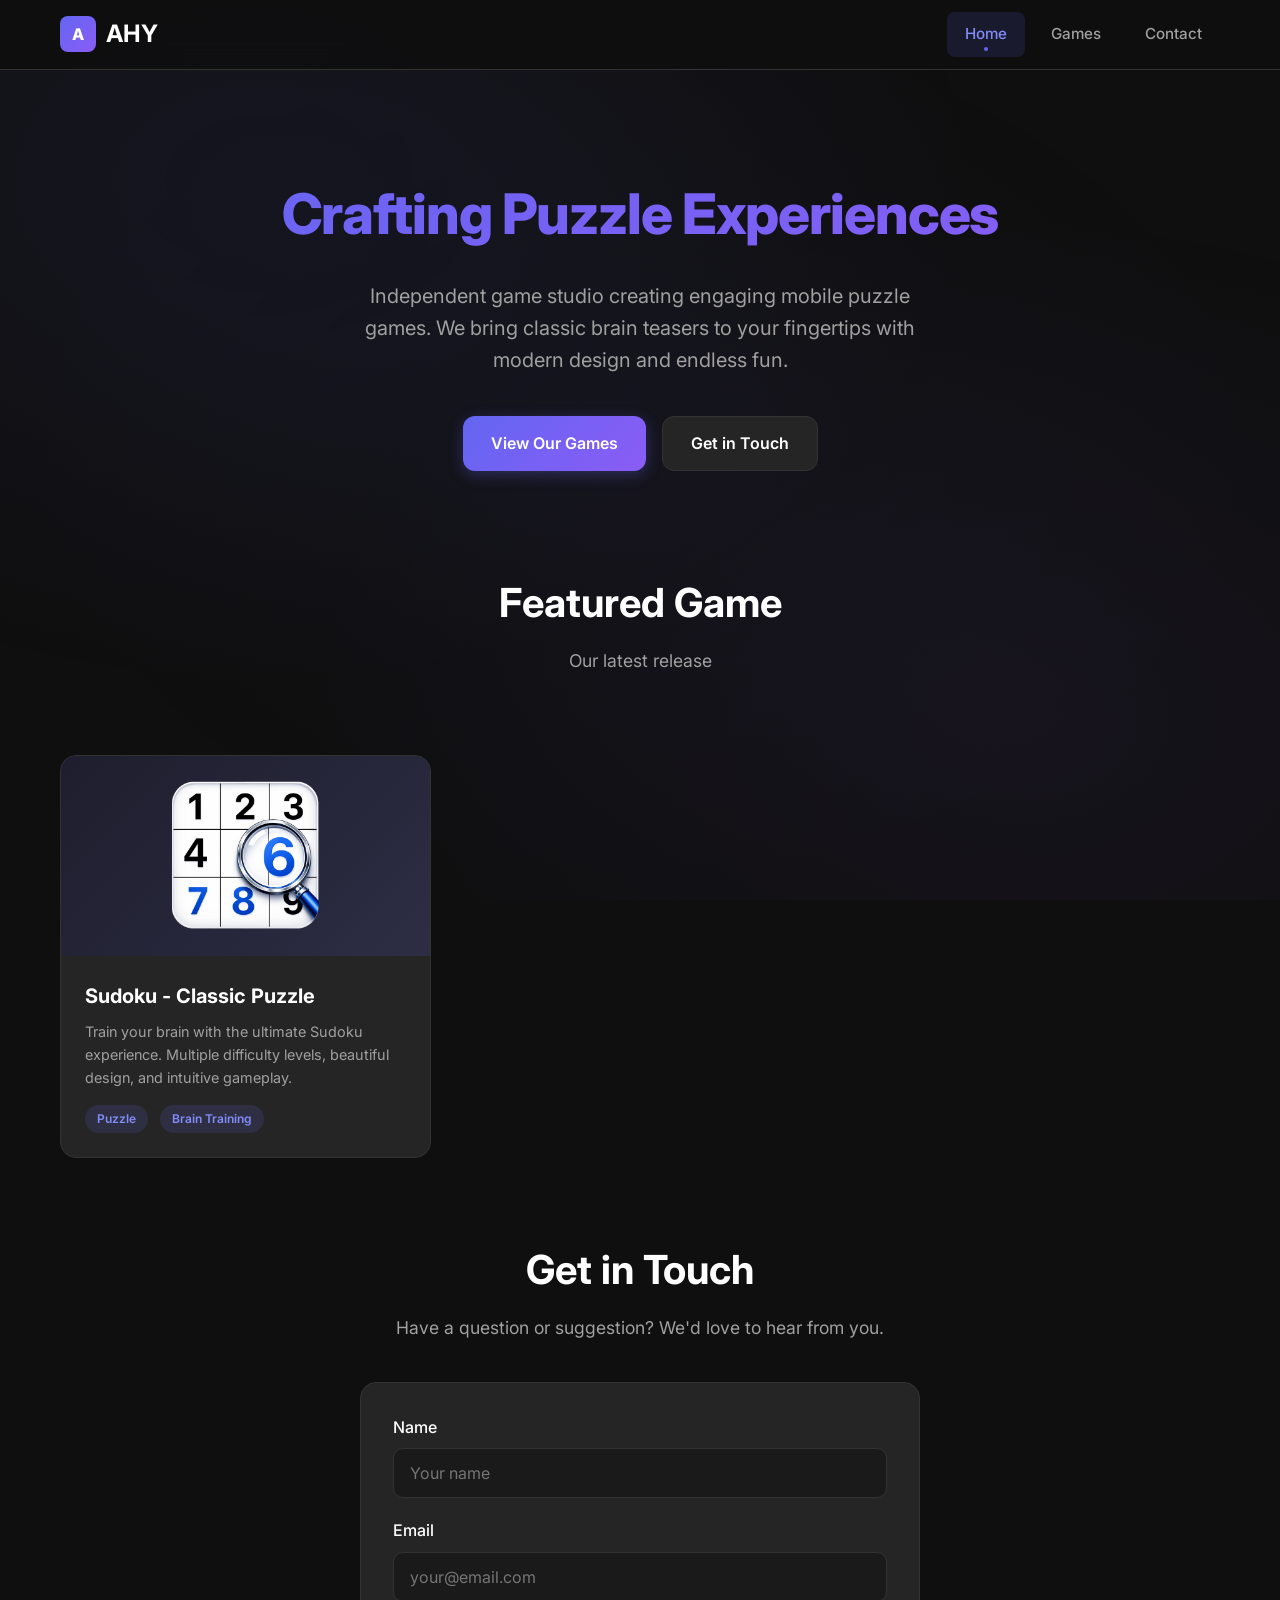
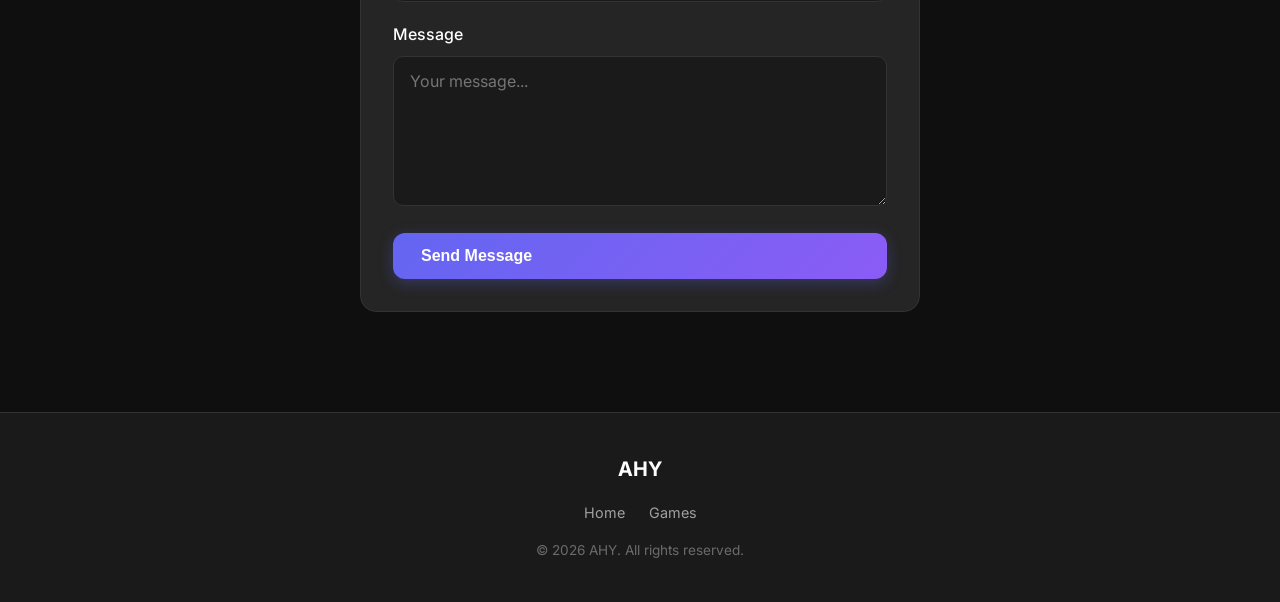
==== index.html @ b00ec596 "Add files via upload" ====
<!DOCTYPE html>
<html lang="en">
<head>
    <meta charset="UTF-8">
    <meta name="viewport" content="width=device-width, initial-scale=1.0">
    <title>AHY - Indie Game Developer</title>
    <meta name="description" content="AHY - Creating engaging mobile puzzle games for iOS and Android">
    <link rel="stylesheet" href="css/styles.css">
    <link rel="preconnect" href="https://fonts.googleapis.com">
    <link rel="preconnect" href="https://fonts.gstatic.com" crossorigin>
    <link href="https://fonts.googleapis.com/css2?family=Inter:wght@400;500;600;700;800&display=swap" rel="stylesheet">
    <style>
        .game-card-image {
            width: 100%;
            height: 200px;
            background: linear-gradient(135deg, #1e1e2e 0%, #2d2d44 100%);
            display: flex;
            align-items: center;
            justify-content: center;
            overflow: hidden;
            padding: 20px;
        }
        .game-card-image img {
            max-width: 100%;
            max-height: 100%;
            object-fit: contain;
        }
    </style>
</head>
<body>
    <header>
        <div class="container nav-container">
            <a href="index.html" class="logo">
                <span class="logo-icon">A</span>
                AHY
            </a>
            <button class="mobile-menu-btn" onclick="toggleMenu()">☰</button>
            <nav id="mainNav">
                <a href="index.html" class="active">Home</a>
                <a href="games/index.html">Games</a>
                <a href="#contact">Contact</a>
            </nav>
        </div>
    </header>

    <main>
        <section class="hero">
            <div class="container">
                <h1 class="hero-title">Crafting Puzzle Experiences</h1>
                <p class="hero-subtitle">
                    Independent game studio creating engaging mobile puzzle games. 
                    We bring classic brain teasers to your fingertips with modern design and endless fun.
                </p>
                <div style="display: flex; gap: 16px; justify-content: center; flex-wrap: wrap;">
                    <a href="games/index.html" class="btn btn-primary">
                        View Our Games
                    </a>
                    <a href="#contact" class="btn btn-secondary">
                        Get in Touch
                    </a>
                </div>
            </div>
        </section>

        <section class="container">
            <div class="page-header">
                <h2 class="page-title">Featured Game</h2>
                <p class="page-description">Our latest release</p>
            </div>
            
            <div class="games-grid">
                <a href="games/sudoku/index.html" class="game-card">
                    <div class="game-card-image">
                        <img src="images/icon.png" alt="Sudoku - Classic Puzzle">
                    </div>
                    <div class="game-card-content">
                        <h3 class="game-card-title">Sudoku - Classic Puzzle</h3>
                        <p class="game-card-description">
                            Train your brain with the ultimate Sudoku experience. Multiple difficulty levels, 
                            beautiful design, and intuitive gameplay.
                        </p>
                        <div class="game-card-meta">
                            <span class="tag">Puzzle</span>
                            <span class="tag">Brain Training</span>
                        </div>
                    </div>
                </a>
            </div>
        </section>

        <section id="contact" class="contact-section">
            <div class="page-header">
                <h2 class="page-title">Get in Touch</h2>
                <p class="page-description">Have a question or suggestion? We'd love to hear from you.</p>
            </div>
            
            <form class="contact-form" onsubmit="handleSubmit(event)">
                <div class="form-group">
                    <label for="name">Name</label>
                    <input type="text" id="name" name="name" required placeholder="Your name">
                </div>
                <div class="form-group">
                    <label for="email">Email</label>
                    <input type="email" id="email" name="email" required placeholder="your@email.com">
                </div>
                <div class="form-group">
                    <label for="message">Message</label>
                    <textarea id="message" name="message" required placeholder="Your message..."></textarea>
                </div>
                <button type="submit" class="btn btn-primary" style="width: 100%;">Send Message</button>
            </form>
        </section>
    </main>

    <footer>
        <div class="container footer-content">
            <div class="footer-logo">AHY</div>
            <div class="footer-links">
                <a href="index.html">Home</a>
                <a href="games/index.html">Games</a>
            </div>
            <p class="footer-copyright">© 2026 AHY. All rights reserved.</p>
        </div>
    </footer>

    <script>
        function toggleMenu() {
            document.getElementById('mainNav').classList.toggle('active');
        }

        function handleSubmit(event) {
            event.preventDefault();
            alert('Thank you for your message! We will get back to you soon.');
            event.target.reset();
        }
    </script>
</body>
</html>
---- css/styles.css ----
/* AHY - Modern Developer Website Styles */

:root {
    /* Color Palette */
    --bg-primary: #0f0f0f;
    --bg-secondary: #1a1a1a;
    --bg-card: #252525;
    --bg-card-hover: #2d2d2d;
    --text-primary: #ffffff;
    --text-secondary: #a0a0a0;
    --text-muted: #6b6b6b;
    --accent: #6366f1;
    --accent-hover: #818cf8;
    --accent-gradient: linear-gradient(135deg, #6366f1 0%, #8b5cf6 100%);
    --border-color: #333333;
    --shadow: 0 4px 20px rgba(0, 0, 0, 0.3);
    --shadow-hover: 0 8px 30px rgba(99, 102, 241, 0.15);
    
    /* Spacing */
    --container-width: 1200px;
    --header-height: 70px;
}

* {
    margin: 0;
    padding: 0;
    box-sizing: border-box;
}

html {
    scroll-behavior: smooth;
}

body {
    font-family: 'Inter', -apple-system, BlinkMacSystemFont, 'Segoe UI', Roboto, sans-serif;
    background-color: var(--bg-primary);
    color: var(--text-primary);
    line-height: 1.6;
    min-height: 100vh;
}

/* Background Pattern */
body::before {
    content: '';
    position: fixed;
    top: 0;
    left: 0;
    width: 100%;
    height: 100%;
    background: 
        radial-gradient(ellipse at 20% 20%, rgba(99, 102, 241, 0.08) 0%, transparent 50%),
        radial-gradient(ellipse at 80% 80%, rgba(139, 92, 246, 0.06) 0%, transparent 50%),
        radial-gradient(ellipse at 50% 50%, rgba(99, 102, 241, 0.03) 0%, transparent 70%);
    pointer-events: none;
    z-index: -1;
}

/* Container */
.container {
    max-width: var(--container-width);
    margin: 0 auto;
    padding: 0 20px;
}

/* Header & Navigation */
header {
    position: fixed;
    top: 0;
    left: 0;
    right: 0;
    height: var(--header-height);
    background: rgba(15, 15, 15, 0.85);
    backdrop-filter: blur(20px);
    border-bottom: 1px solid var(--border-color);
    z-index: 1000;
}

.nav-container {
    display: flex;
    justify-content: space-between;
    align-items: center;
    height: 100%;
}

.logo {
    font-size: 1.5rem;
    font-weight: 700;
    color: var(--text-primary);
    text-decoration: none;
    display: flex;
    align-items: center;
    gap: 10px;
}

.logo-icon {
    width: 36px;
    height: 36px;
    background: var(--accent-gradient);
    border-radius: 8px;
    display: flex;
    align-items: center;
    justify-content: center;
    font-weight: 800;
    font-size: 1rem;
}

nav {
    display: flex;
    gap: 8px;
}

nav a {
    color: var(--text-secondary);
    text-decoration: none;
    padding: 10px 18px;
    border-radius: 8px;
    font-weight: 500;
    font-size: 0.95rem;
    transition: all 0.3s ease;
    position: relative;
}

nav a:hover {
    color: var(--text-primary);
    background: rgba(99, 102, 241, 0.1);
}

nav a.active {
    color: var(--accent-hover);
    background: rgba(99, 102, 241, 0.15);
}

nav a.active::after {
    content: '';
    position: absolute;
    bottom: 6px;
    left: 50%;
    transform: translateX(-50%);
    width: 4px;
    height: 4px;
    background: var(--accent);
    border-radius: 50%;
}

/* Mobile Navigation */
.mobile-menu-btn {
    display: none;
    background: none;
    border: none;
    color: var(--text-primary);
    font-size: 1.5rem;
    cursor: pointer;
    padding: 8px;
}

/* Main Content */
main {
    padding-top: calc(var(--header-height) + 40px);
    padding-bottom: 60px;
    min-height: calc(100vh - var(--header-height));
}

/* Hero Section */
.hero {
    text-align: center;
    padding: 60px 20px;
}

.hero-title {
    font-size: 3.5rem;
    font-weight: 800;
    margin-bottom: 20px;
    background: var(--accent-gradient);
    -webkit-background-clip: text;
    -webkit-text-fill-color: transparent;
    background-clip: text;
    letter-spacing: -0.02em;
}

.hero-subtitle {
    font-size: 1.25rem;
    color: var(--text-secondary);
    max-width: 600px;
    margin: 0 auto 40px;
}

/* Button Styles */
.btn {
    display: inline-flex;
    align-items: center;
    gap: 10px;
    padding: 14px 28px;
    border-radius: 12px;
    font-weight: 600;
    font-size: 1rem;
    text-decoration: none;
    transition: all 0.3s ease;
    border: none;
    cursor: pointer;
}

.btn-primary {
    background: var(--accent-gradient);
    color: white;
    box-shadow: 0 4px 15px rgba(99, 102, 241, 0.3);
}

.btn-primary:hover {
    transform: translateY(-2px);
    box-shadow: 0 6px 25px rgba(99, 102, 241, 0.4);
}

.btn-secondary {
    background: var(--bg-card);
    color: var(--text-primary);
    border: 1px solid var(--border-color);
}

.btn-secondary:hover {
    background: var(--bg-card-hover);
    border-color: var(--accent);
}

/* Games Grid */
.games-grid {
    display: grid;
    grid-template-columns: repeat(auto-fill, minmax(320px, 1fr));
    gap: 24px;
    margin-top: 40px;
}

/* Game Card */
.game-card {
    background: var(--bg-card);
    border-radius: 16px;
    overflow: hidden;
    border: 1px solid var(--border-color);
    transition: all 0.4s ease;
    text-decoration: none;
    display: block;
}

.game-card:hover {
    transform: translateY(-8px);
    box-shadow: var(--shadow-hover);
    border-color: var(--accent);
}

.game-card-image {
    width: 100%;
    height: 200px;
    background: linear-gradient(135deg, #1e1e2e 0%, #2d2d44 100%);
    display: flex;
    align-items: center;
    justify-content: center;
    font-size: 4rem;
}

.game-card-content {
    padding: 24px;
}

.game-card-title {
    font-size: 1.25rem;
    font-weight: 700;
    color: var(--text-primary);
    margin-bottom: 8px;
}

.game-card-description {
    color: var(--text-secondary);
    font-size: 0.9rem;
    margin-bottom: 16px;
}

.game-card-meta {
    display: flex;
    gap: 12px;
    flex-wrap: wrap;
}

.tag {
    background: rgba(99, 102, 241, 0.15);
    color: var(--accent-hover);
    padding: 4px 12px;
    border-radius: 20px;
    font-size: 0.75rem;
    font-weight: 600;
}

/* Page Headers */
.page-header {
    text-align: center;
    padding: 40px 20px;
}

.page-title {
    font-size: 2.5rem;
    font-weight: 700;
    margin-bottom: 12px;
    color: var(--text-primary);
}

.page-description {
    color: var(--text-secondary);
    font-size: 1.1rem;
    max-width: 600px;
    margin: 0 auto;
}

/* Game Detail Page */
.game-detail {
    max-width: 900px;
    margin: 0 auto;
    padding: 0 20px;
}

.game-hero {
    display: grid;
    grid-template-columns: 300px 1fr;
    gap: 40px;
    margin-bottom: 50px;
    align-items: start;
}

.game-icon-large {
    width: 100%;
    aspect-ratio: 1;
    background: linear-gradient(135deg, #1e1e2e 0%, #2d2d44 100%);
    border-radius: 24px;
    display: flex;
    align-items: center;
    justify-content: center;
    font-size: 6rem;
    border: 1px solid var(--border-color);
}

.game-info h1 {
    font-size: 2.5rem;
    font-weight: 800;
    margin-bottom: 8px;
}

.game-developer {
    color: var(--text-secondary);
    font-size: 1.1rem;
    margin-bottom: 24px;
}

.game-description {
    color: var(--text-secondary);
    font-size: 1.05rem;
    line-height: 1.8;
    margin-bottom: 24px;
}

/* Features List */
.features {
    margin: 40px 0;
}

.features h2 {
    font-size: 1.5rem;
    margin-bottom: 20px;
    color: var(--text-primary);
}

.features-list {
    display: grid;
    grid-template-columns: repeat(auto-fit, minmax(250px, 1fr));
    gap: 16px;
}

.feature-item {
    display: flex;
    align-items: center;
    gap: 12px;
    padding: 16px;
    background: var(--bg-card);
    border-radius: 12px;
    border: 1px solid var(--border-color);
}

.feature-icon {
    width: 40px;
    height: 40px;
    background: rgba(99, 102, 241, 0.15);
    border-radius: 10px;
    display: flex;
    align-items: center;
    justify-content: center;
    font-size: 1.2rem;
    flex-shrink: 0;
}

.feature-text {
    color: var(--text-secondary);
    font-size: 0.95rem;
}

/* Screenshots Section */
.screenshots {
    margin: 50px 0;
}

.screenshots h2 {
    font-size: 1.5rem;
    margin-bottom: 20px;
    color: var(--text-primary);
}

.screenshots-grid {
    display: grid;
    grid-template-columns: repeat(auto-fill, minmax(200px, 1fr));
    gap: 16px;
}

.screenshot {
    aspect-ratio: 9/16;
    background: linear-gradient(135deg, #1e1e2e 0%, #2d2d44 100%);
    border-radius: 12px;
    border: 1px solid var(--border-color);
    display: flex;
    align-items: center;
    justify-content: center;
    font-size: 3rem;
    color: var(--text-muted);
    transition: all 0.3s ease;
}

.screenshot:hover {
    border-color: var(--accent);
    transform: scale(1.02);
}

/* Privacy Policy Page */
.privacy-content {
    max-width: 800px;
    margin: 0 auto;
    padding: 0 20px;
}

.privacy-content h1 {
    font-size: 2rem;
    margin-bottom: 8px;
}

.privacy-content h2 {
    font-size: 1.4rem;
    margin-top: 30px;
    margin-bottom: 12px;
    color: var(--text-primary);
}

.privacy-content p {
    color: var(--text-secondary);
    margin-bottom: 16px;
    line-height: 1.8;
}

.privacy-content ul {
    margin-bottom: 20px;
    padding-left: 24px;
}

.privacy-content li {
    color: var(--text-secondary);
    margin-bottom: 8px;
    line-height: 1.6;
}

/* Footer */
footer {
    background: var(--bg-secondary);
    border-top: 1px solid var(--border-color);
    padding: 40px 20px;
    text-align: center;
    margin-top: auto;
}

.footer-content {
    display: flex;
    flex-direction: column;
    align-items: center;
    gap: 16px;
}

.footer-logo {
    font-size: 1.25rem;
    font-weight: 700;
    color: var(--text-primary);
}

.footer-links {
    display: flex;
    gap: 24px;
    flex-wrap: wrap;
    justify-content: center;
}

.footer-links a {
    color: var(--text-secondary);
    text-decoration: none;
    font-size: 0.9rem;
    transition: color 0.3s ease;
}

.footer-links a:hover {
    color: var(--accent-hover);
}

.footer-copyright {
    color: var(--text-muted);
    font-size: 0.85rem;
}

/* Contact Section */
.contact-section {
    max-width: 600px;
    margin: 0 auto;
    padding: 40px 20px;
}

.contact-form {
    background: var(--bg-card);
    padding: 32px;
    border-radius: 16px;
    border: 1px solid var(--border-color);
}

.form-group {
    margin-bottom: 20px;
}

.form-group label {
    display: block;
    color: var(--text-primary);
    margin-bottom: 8px;
    font-weight: 500;
}

.form-group input,
.form-group textarea {
    width: 100%;
    padding: 14px 16px;
    background: var(--bg-secondary);
    border: 1px solid var(--border-color);
    border-radius: 10px;
    color: var(--text-primary);
    font-size: 1rem;
    font-family: inherit;
    transition: border-color 0.3s ease;
}

.form-group input:focus,
.form-group textarea:focus {
    outline: none;
    border-color: var(--accent);
}

.form-group textarea {
    min-height: 150px;
    resize: vertical;
}

/* Responsive Design */
@media (max-width: 768px) {
    .hero-title {
        font-size: 2.5rem;
    }
    
    .hero-subtitle {
        font-size: 1rem;
    }
    
    .nav-container {
        position: relative;
    }
    
    nav {
        position: absolute;
        top: 100%;
        left: 0;
        right: 0;
        background: var(--bg-secondary);
        border-bottom: 1px solid var(--border-color);
        flex-direction: column;
        padding: 16px;
        gap: 4px;
        display: none;
    }
    
    nav.active {
        display: flex;
    }
    
    nav a {
        padding: 12px 16px;
    }
    
    .mobile-menu-btn {
        display: block;
    }
    
    .game-hero {
        grid-template-columns: 1fr;
        text-align: center;
    }
    
    .game-icon-large {
        max-width: 200px;
        margin: 0 auto;
    }
    
    .game-info h1 {
        font-size: 2rem;
    }
    
    .page-title {
        font-size: 2rem;
    }
    
    .games-grid {
        grid-template-columns: 1fr;
    }
    
    .features-list {
        grid-template-columns: 1fr;
    }
}

@media (max-width: 480px) {
    .container {
        padding: 0 16px;
    }
    
    .hero {
        padding: 40px 16px;
    }
    
    .hero-title {
        font-size: 2rem;
    }
    
    .btn {
        width: 100%;
        justify-content: center;
    }
}

/* Animations */
@keyframes fadeInUp {
    from {
        opacity: 0;
        transform: translateY(20px);
    }
    to {
        opacity: 1;
        transform: translateY(0);
    }
}

.hero, .page-header, .game-card, .feature-item {
    animation: fadeInUp 0.6s ease forwards;
}

.game-card:nth-child(1) { animation-delay: 0.1s; }
.game-card:nth-child(2) { animation-delay: 0.2s; }
.game-card:nth-child(3) { animation-delay: 0.3s; }
.game-card:nth-child(4) { animation-delay: 0.4s; }
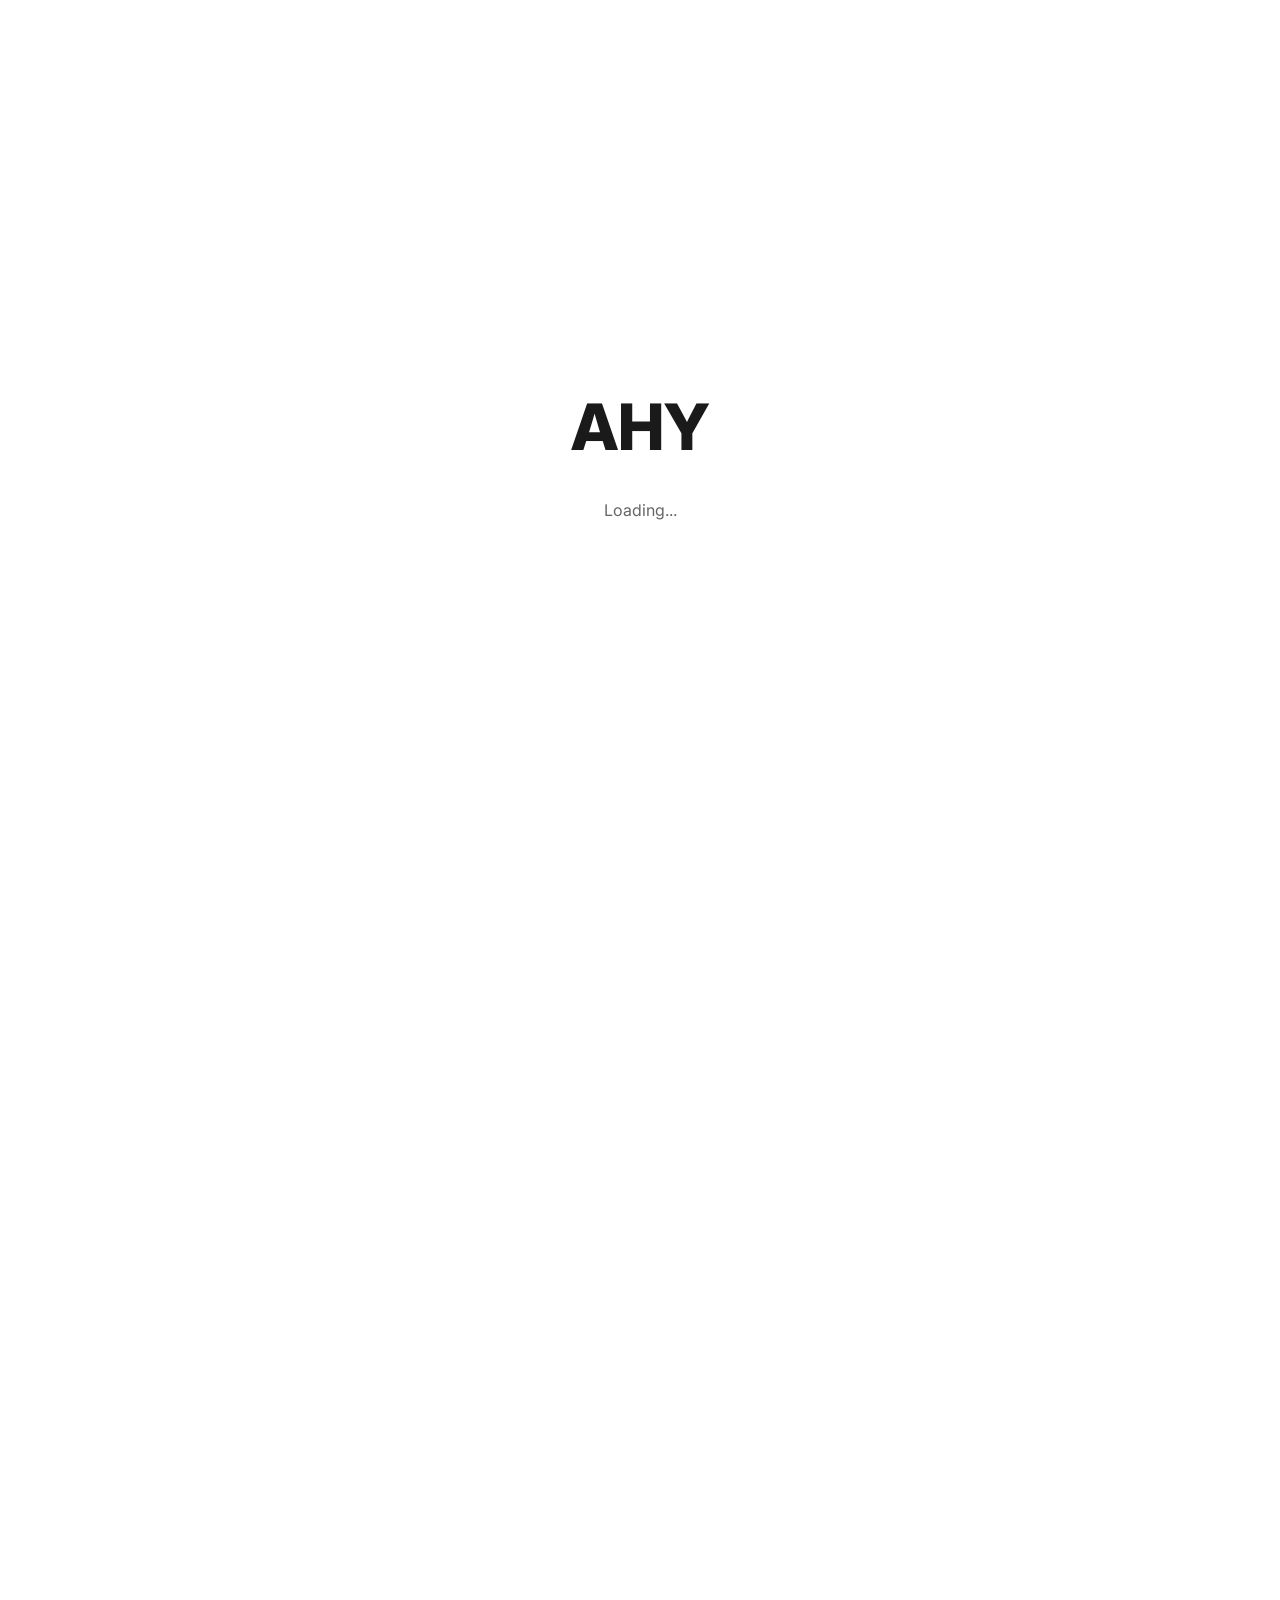
==== commit a6288264: "Add files via upload" ====
--- a/index.html
+++ b/index.html
@@ -1,138 +1,104 @@
-<!DOCTYPE html>
-<html lang="en">
-<head>
-    <meta charset="UTF-8">
-    <meta name="viewport" content="width=device-width, initial-scale=1.0">
-    <title>AHY - Indie Game Developer</title>
-    <meta name="description" content="AHY - Creating engaging mobile puzzle games for iOS and Android">
-    <link rel="stylesheet" href="css/styles.css">
-    <link rel="preconnect" href="https://fonts.googleapis.com">
-    <link rel="preconnect" href="https://fonts.gstatic.com" crossorigin>
-    <link href="https://fonts.googleapis.com/css2?family=Inter:wght@400;500;600;700;800&display=swap" rel="stylesheet">
-    <style>
-        .game-card-image {
-            width: 100%;
-            height: 200px;
-            background: linear-gradient(135deg, #1e1e2e 0%, #2d2d44 100%);
-            display: flex;
-            align-items: center;
-            justify-content: center;
-            overflow: hidden;
-            padding: 20px;
-        }
-        .game-card-image img {
-            max-width: 100%;
-            max-height: 100%;
-            object-fit: contain;
-        }
-    </style>
-</head>
-<body>
-    <header>
-        <div class="container nav-container">
-            <a href="index.html" class="logo">
-                <span class="logo-icon">A</span>
-                AHY
-            </a>
-            <button class="mobile-menu-btn" onclick="toggleMenu()">☰</button>
-            <nav id="mainNav">
-                <a href="index.html" class="active">Home</a>
-                <a href="games/index.html">Games</a>
-                <a href="#contact">Contact</a>
-            </nav>
-        </div>
-    </header>
-
-    <main>
-        <section class="hero">
-            <div class="container">
-                <h1 class="hero-title">Crafting Puzzle Experiences</h1>
-                <p class="hero-subtitle">
-                    Independent game studio creating engaging mobile puzzle games. 
-                    We bring classic brain teasers to your fingertips with modern design and endless fun.
-                </p>
-                <div style="display: flex; gap: 16px; justify-content: center; flex-wrap: wrap;">
-                    <a href="games/index.html" class="btn btn-primary">
-                        View Our Games
-                    </a>
-                    <a href="#contact" class="btn btn-secondary">
-                        Get in Touch
-                    </a>
-                </div>
-            </div>
-        </section>
-
-        <section class="container">
-            <div class="page-header">
-                <h2 class="page-title">Featured Game</h2>
-                <p class="page-description">Our latest release</p>
-            </div>
-            
-            <div class="games-grid">
-                <a href="games/sudoku/index.html" class="game-card">
-                    <div class="game-card-image">
-                        <img src="images/icon.png" alt="Sudoku - Classic Puzzle">
-                    </div>
-                    <div class="game-card-content">
-                        <h3 class="game-card-title">Sudoku - Classic Puzzle</h3>
-                        <p class="game-card-description">
-                            Train your brain with the ultimate Sudoku experience. Multiple difficulty levels, 
-                            beautiful design, and intuitive gameplay.
-                        </p>
-                        <div class="game-card-meta">
-                            <span class="tag">Puzzle</span>
-                            <span class="tag">Brain Training</span>
-                        </div>
-                    </div>
-                </a>
-            </div>
-        </section>
-
-        <section id="contact" class="contact-section">
-            <div class="page-header">
-                <h2 class="page-title">Get in Touch</h2>
-                <p class="page-description">Have a question or suggestion? We'd love to hear from you.</p>
-            </div>
-            
-            <form class="contact-form" onsubmit="handleSubmit(event)">
-                <div class="form-group">
-                    <label for="name">Name</label>
-                    <input type="text" id="name" name="name" required placeholder="Your name">
-                </div>
-                <div class="form-group">
-                    <label for="email">Email</label>
-                    <input type="email" id="email" name="email" required placeholder="your@email.com">
-                </div>
-                <div class="form-group">
-                    <label for="message">Message</label>
-                    <textarea id="message" name="message" required placeholder="Your message..."></textarea>
-                </div>
-                <button type="submit" class="btn btn-primary" style="width: 100%;">Send Message</button>
-            </form>
-        </section>
-    </main>
-
-    <footer>
-        <div class="container footer-content">
-            <div class="footer-logo">AHY</div>
-            <div class="footer-links">
-                <a href="index.html">Home</a>
-                <a href="games/index.html">Games</a>
-            </div>
-            <p class="footer-copyright">© 2026 AHY. All rights reserved.</p>
-        </div>
-    </footer>
-
-    <script>
-        function toggleMenu() {
-            document.getElementById('mainNav').classList.toggle('active');
-        }
-
-        function handleSubmit(event) {
-            event.preventDefault();
-            alert('Thank you for your message! We will get back to you soon.');
-            event.target.reset();
-        }
-    </script>
-</body>
-</html>
+<!DOCTYPE html>
+<html lang="en">
+<head>
+    <meta charset="UTF-8">
+    <meta name="viewport" content="width=device-width, initial-scale=1.0">
+    <title>AHY Games</title>
+    <link rel="stylesheet" href="styles.css">
+    <link href="https://fonts.googleapis.com/css2?family=Inter:wght@400;500;600;700;800&display=swap" rel="stylesheet">
+</head>
+<body>
+    <!-- Loading Screen -->
+    <div class="loading-screen" id="loadingScreen">
+        <div class="loading-content">
+            <div class="logo-animation">AHY</div>
+            <div class="loading-text">Loading...</div>
+        </div>
+    </div>
+
+    <!-- Main Content -->
+    <div class="main-content" id="mainContent">
+        <!-- Header -->
+        <header class="header">
+            <div class="container">
+                <div class="logo">AHY</div>
+            </div>
+        </header>
+
+        <!-- Games Grid -->
+        <main class="games-container">
+            <div class="container">
+                <!-- Game 1 - Sudoku -->
+                <div class="game-item">
+                    <div class="game-images">
+                        <img src="sudoku-icon.png" alt="Sudoku Icon" class="game-icon">
+                        <div class="phone-mockup">
+                            <div class="phone-frame">
+                                <img src="sudoku-screenshot.png" alt="Sudoku Game" class="game-screenshot-phone">
+                            </div>
+                        </div>
+                    </div>
+                    <div class="game-info">
+                        <h2 class="game-title">Sudoku - Classic Puzzle</h2>
+                        <p class="game-description">
+                            Train your brain with the ultimate Sudoku experience. Multiple difficulty levels, 
+                            beautiful design, and intuitive gameplay. Perfect for puzzle enthusiasts seeking 
+                            a challenge that respects your time and intelligence.
+                        </p>
+                        <div class="store-buttons">
+                            <a href="https://play.google.com/store/apps/details?id=com.AHY.sudokugame" target="_blank" class="store-button google-store">
+                                <svg viewBox="0 0 24 24" class="store-icon">
+                                    <path d="M3,20.5V3.5C3,2.91 3.34,2.39 3.84,2.15L13.69,12L3.84,21.85C3.34,21.6 3,21.09 3,20.5M16.81,15.12L6.05,21.34L14.54,12.85L16.81,15.12M20.16,10.81C20.5,11.08 20.75,11.5 20.75,12C20.75,12.5 20.53,12.9 20.18,13.18L17.89,14.5L15.39,12L17.89,9.5L20.16,10.81M6.05,2.66L16.81,8.88L14.54,11.15L6.05,2.66Z"/>
+                                </svg>
+                            </a>
+                        </div>
+                        <a href="privacy-policy-sudoku.html" class="privacy-link">Privacy Policy</a>
+                    </div>
+                </div>
+
+                <!-- Placeholder for future games -->
+                <div class="game-item coming-soon">
+                    <div class="game-images">
+                        <div class="placeholder-image">
+                            <span>Coming Soon</span>
+                        </div>
+                    </div>
+                    <div class="game-info">
+                        <h2 class="game-title">More Games Coming Soon</h2>
+                        <p class="game-description">
+                            We're constantly working on new experiences. Stay tuned for our next release.
+                        </p>
+                    </div>
+                </div>
+            </div>
+        </main>
+
+        <!-- Contact Section -->
+        <section class="contact-section">
+            <div class="container">
+                <h2 class="section-title">Contact</h2>
+                <form class="contact-form" id="contactForm">
+                    <div class="form-row">
+                        <input type="text" id="name" name="name" placeholder="Name" required>
+                        <input type="email" id="email" name="email" placeholder="Email" required>
+                    </div>
+                    <textarea id="message" name="message" placeholder="Message" rows="5" required></textarea>
+                    <button type="submit" class="submit-button">Send</button>
+                </form>
+                <div class="success-message" id="successMessage">
+                    Message sent successfully!
+                </div>
+            </div>
+        </section>
+
+        <!-- Footer -->
+        <footer class="footer">
+            <div class="container">
+                <p>&copy; 2024 AHY Games</p>
+            </div>
+        </footer>
+    </div>
+
+    <script src="script.js"></script>
+</body>
+</html>
--- a/styles.css
+++ b/styles.css
@@ -0,0 +1,434 @@
+* {
+    margin: 0;
+    padding: 0;
+    box-sizing: border-box;
+}
+
+:root {
+    --bg-color: #FFFFFF;
+    --text-color: #1a1a1a;
+    --text-secondary: #666666;
+    --border-color: #e0e0e0;
+    --accent-color: #000000;
+}
+
+body {
+    font-family: 'Inter', -apple-system, BlinkMacSystemFont, 'Segoe UI', sans-serif;
+    background: var(--bg-color);
+    color: var(--text-color);
+    line-height: 1.6;
+    overflow-x: hidden;
+}
+
+.container {
+    max-width: 1100px;
+    margin: 0 auto;
+    padding: 0 40px;
+}
+
+/* Loading Screen */
+.loading-screen {
+    position: fixed;
+    top: 0;
+    left: 0;
+    width: 100%;
+    height: 100%;
+    background: var(--bg-color);
+    display: flex;
+    align-items: center;
+    justify-content: center;
+    z-index: 9999;
+    transition: opacity 0.5s ease, visibility 0.5s ease;
+}
+
+.loading-screen.hidden {
+    opacity: 0;
+    visibility: hidden;
+}
+
+.loading-content {
+    text-align: center;
+}
+
+.logo-animation {
+    font-size: 4rem;
+    font-weight: 800;
+    color: var(--text-color);
+    margin-bottom: 20px;
+    animation: fadeInScale 0.8s ease;
+}
+
+.loading-text {
+    font-size: 1rem;
+    color: var(--text-secondary);
+    animation: pulse 1.5s infinite;
+}
+
+@keyframes fadeInScale {
+    from {
+        opacity: 0;
+        transform: scale(0.9);
+    }
+    to {
+        opacity: 1;
+        transform: scale(1);
+    }
+}
+
+@keyframes pulse {
+    0%, 100% {
+        opacity: 1;
+    }
+    50% {
+        opacity: 0.5;
+    }
+}
+
+/* Main Content */
+.main-content {
+    opacity: 0;
+    transition: opacity 0.5s ease;
+}
+
+.main-content.visible {
+    opacity: 1;
+}
+
+/* Header */
+.header {
+    padding: 40px 0;
+    border-bottom: 1px solid var(--border-color);
+}
+
+.logo {
+    font-size: 1.5rem;
+    font-weight: 800;
+    color: var(--text-color);
+}
+
+/* Games Container */
+.games-container {
+    padding: 80px 0;
+}
+
+.game-item {
+    display: grid;
+    grid-template-columns: 1fr 1fr;
+    gap: 60px;
+    margin-bottom: 120px;
+    align-items: center;
+}
+
+.game-item:last-child {
+    margin-bottom: 80px;
+}
+
+.game-images {
+    display: flex;
+    gap: 30px;
+    justify-content: center;
+    align-items: center;
+}
+
+.game-icon {
+    width: 150px;
+    height: 150px;
+    border-radius: 30px;
+    box-shadow: 0 10px 40px rgba(0, 0, 0, 0.15);
+}
+
+.phone-mockup {
+    position: relative;
+    display: inline-block;
+}
+
+.phone-frame {
+    width: 280px;
+    padding: 12px;
+    background: #1a1a1a;
+    border-radius: 35px;
+    box-shadow: 0 20px 60px rgba(0, 0, 0, 0.3);
+    position: relative;
+}
+
+.phone-frame::before {
+    content: '';
+    position: absolute;
+    top: 12px;
+    left: 50%;
+    transform: translateX(-50%);
+    width: 80px;
+    height: 25px;
+    background: #1a1a1a;
+    border-radius: 0 0 20px 20px;
+    z-index: 2;
+}
+
+.game-screenshot-phone {
+    width: 100%;
+    height: auto;
+    border-radius: 25px;
+    display: block;
+}
+
+.placeholder-image {
+    width: 100%;
+    height: 400px;
+    background: linear-gradient(135deg, #f5f5f5, #e0e0e0);
+    border-radius: 20px;
+    display: flex;
+    align-items: center;
+    justify-content: center;
+    font-size: 1.2rem;
+    color: var(--text-secondary);
+    font-weight: 600;
+}
+
+.game-info {
+    padding: 20px 0;
+}
+
+.game-title {
+    font-size: 2.5rem;
+    font-weight: 800;
+    margin-bottom: 20px;
+    color: var(--text-color);
+    line-height: 1.2;
+}
+
+.game-description {
+    font-size: 1.125rem;
+    line-height: 1.8;
+    color: var(--text-secondary);
+    margin-bottom: 30px;
+}
+
+.store-buttons {
+    display: flex;
+    gap: 15px;
+}
+
+.store-button {
+    width: 50px;
+    height: 50px;
+    background: var(--accent-color);
+    border-radius: 12px;
+    display: flex;
+    align-items: center;
+    justify-content: center;
+    transition: all 0.3s ease;
+    text-decoration: none;
+}
+
+.store-button:hover {
+    transform: translateY(-3px);
+    box-shadow: 0 5px 15px rgba(0, 0, 0, 0.2);
+}
+
+.store-icon {
+    width: 24px;
+    height: 24px;
+    fill: white;
+}
+
+.privacy-link {
+    display: inline-block;
+    margin-top: 15px;
+    color: var(--text-secondary);
+    text-decoration: none;
+    font-size: 0.9rem;
+    transition: color 0.3s ease;
+}
+
+.privacy-link:hover {
+    color: var(--text-color);
+    text-decoration: underline;
+}
+
+/* Coming Soon Style */
+.game-item.coming-soon {
+    opacity: 0.6;
+}
+
+/* Contact Section */
+.contact-section {
+    padding: 80px 0 100px;
+    border-top: 1px solid var(--border-color);
+}
+
+.section-title {
+    font-size: 2rem;
+    font-weight: 800;
+    margin-bottom: 40px;
+    color: var(--text-color);
+}
+
+.contact-form {
+    max-width: 600px;
+}
+
+.form-row {
+    display: grid;
+    grid-template-columns: 1fr 1fr;
+    gap: 20px;
+    margin-bottom: 20px;
+}
+
+.contact-form input,
+.contact-form textarea {
+    width: 100%;
+    padding: 15px;
+    border: 1px solid var(--border-color);
+    border-radius: 8px;
+    font-size: 1rem;
+    font-family: 'Inter', sans-serif;
+    color: var(--text-color);
+    background: var(--bg-color);
+    transition: border-color 0.3s ease;
+}
+
+.contact-form input:focus,
+.contact-form textarea:focus {
+    outline: none;
+    border-color: var(--text-color);
+}
+
+.contact-form textarea {
+    resize: vertical;
+    margin-bottom: 20px;
+}
+
+.submit-button {
+    padding: 15px 40px;
+    background: var(--accent-color);
+    color: white;
+    border: none;
+    border-radius: 8px;
+    font-size: 1rem;
+    font-weight: 600;
+    cursor: pointer;
+    transition: all 0.3s ease;
+}
+
+.submit-button:hover {
+    transform: translateY(-2px);
+    box-shadow: 0 5px 15px rgba(0, 0, 0, 0.2);
+}
+
+.success-message {
+    display: none;
+    margin-top: 20px;
+    padding: 15px;
+    background: #d4edda;
+    color: #155724;
+    border-radius: 8px;
+    font-size: 0.95rem;
+}
+
+.success-message.show {
+    display: block;
+    animation: slideIn 0.3s ease;
+}
+
+@keyframes slideIn {
+    from {
+        opacity: 0;
+        transform: translateY(-10px);
+    }
+    to {
+        opacity: 1;
+        transform: translateY(0);
+    }
+}
+
+/* Footer */
+.footer {
+    padding: 40px 0;
+    border-top: 1px solid var(--border-color);
+    text-align: center;
+}
+
+.footer p {
+    color: var(--text-secondary);
+    font-size: 0.9rem;
+}
+
+/* Responsive Design */
+@media (max-width: 968px) {
+    .game-item {
+        grid-template-columns: 1fr;
+        gap: 40px;
+        margin-bottom: 80px;
+    }
+
+    .game-title {
+        font-size: 2rem;
+    }
+
+    .container {
+        padding: 0 30px;
+    }
+}
+
+@media (max-width: 768px) {
+    .logo-animation {
+        font-size: 3rem;
+    }
+
+    .game-title {
+        font-size: 1.75rem;
+    }
+
+    .game-description {
+        font-size: 1rem;
+    }
+
+    .section-title {
+        font-size: 1.5rem;
+    }
+
+    .form-row {
+        grid-template-columns: 1fr;
+    }
+
+    .game-images {
+        flex-direction: column;
+        align-items: center;
+    }
+
+    .game-icon {
+        width: 120px;
+        height: 120px;
+    }
+
+    .phone-frame {
+        width: 240px;
+    }
+}
+
+@media (max-width: 480px) {
+    .container {
+        padding: 0 20px;
+    }
+
+    .games-container {
+        padding: 60px 0;
+    }
+
+    .game-item {
+        margin-bottom: 60px;
+    }
+
+    .game-icon {
+        width: 100px;
+        height: 100px;
+    }
+
+    .phone-frame {
+        width: 200px;
+    }
+
+    .store-buttons {
+        justify-content: flex-start;
+    }
+}
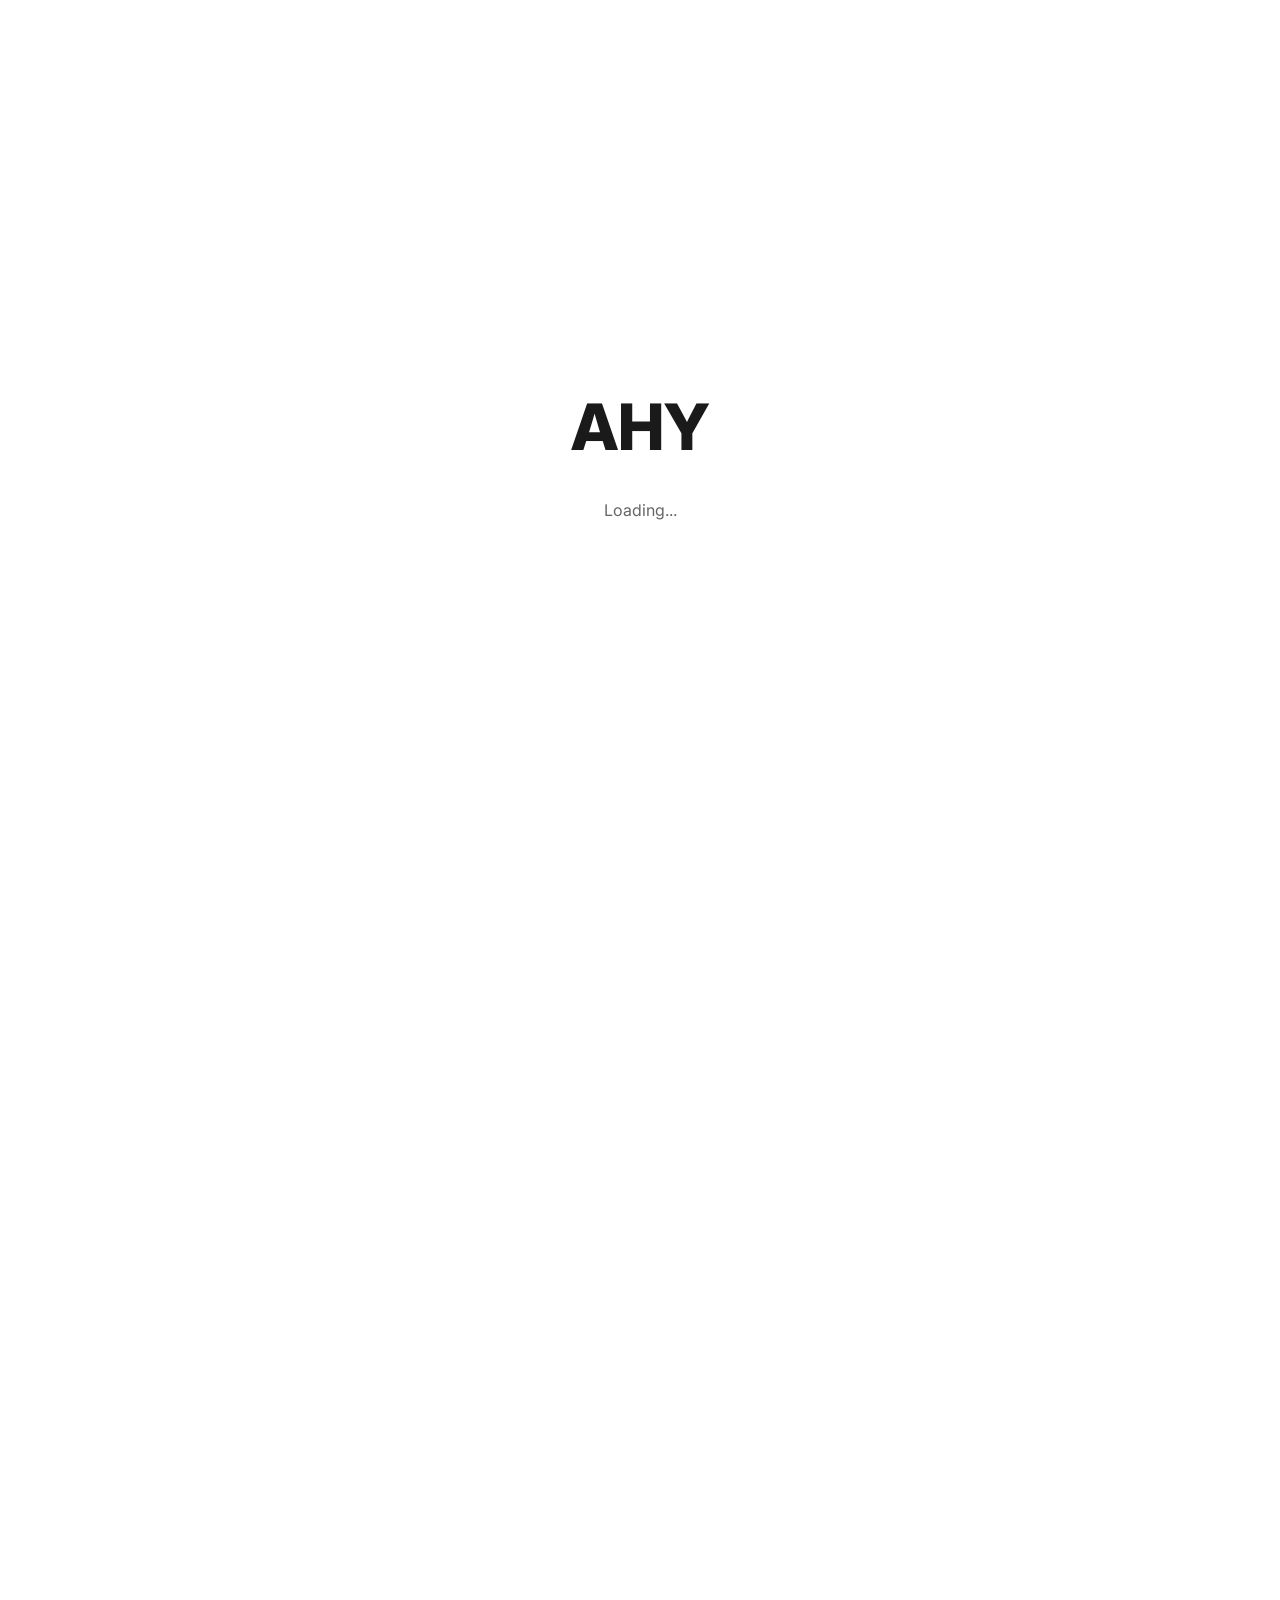
==== commit 8ec52604: "Add files via upload" ====
--- a/index.html
+++ b/index.html
@@ -52,7 +52,42 @@
                                 </svg>
                             </a>
                         </div>
-                        <a href="privacy-policy-sudoku.html" class="privacy-link">Privacy Policy</a>
+                        <div class="game-links">
+                            <a href="privacy-policy-sudoku.html" class="privacy-link">Privacy Policy</a>
+                            <a href="account-deletion-sudoku.html" class="privacy-link">Account Deletion</a>
+                        </div>
+                    </div>
+                </div>
+
+                <!-- Game 2 - Arrow Escape Puzzle -->
+                <div class="game-item reverse">
+                    <div class="game-images">
+                        <img src="arrows-icon.png" alt="Arrow Escape Puzzle Icon" class="game-icon">
+                        <div class="phone-mockup">
+                            <div class="phone-frame">
+                                <img src="arrows-screenshot.png" alt="Arrow Escape Puzzle Game" class="game-screenshot-phone">
+                            </div>
+                        </div>
+                    </div>
+                    <div class="game-info">
+                        <h2 class="game-title">Arrow Escape Puzzle</h2>
+                        <p class="game-description">
+                            Navigate through intricate mazes of arrows in this minimalist logic puzzle game. Plan every move carefully 
+                            and clear the grid without a single mistake. Each level blends logic, timing, and spatial awareness for 
+                            a satisfying problem-solving experience.
+                        </p>
+                        <div class="store-buttons">
+                            <a href="https://play.google.com/store/apps/details?id=com.AHY.arrowescapepuzzle" target="_blank" class="store-button google-store">
+                                <svg viewBox="0 0 24 24" class="store-icon">
+                                    <path d="M3,20.5V3.5C3,2.91 3.34,2.39 3.84,2.15L13.69,12L3.84,21.85C3.34,21.6 3,21.09 3,20.5M16.81,15.12L6.05,21.34L14.54,12.85L16.81,15.12M20.16,10.81C20.5,11.08 20.75,11.5 20.75,12C20.75,12.5 20.53,12.9 20.18,13.18L17.89,14.5L15.39,12L17.89,9.5L20.16,10.81M6.05,2.66L16.81,8.88L14.54,11.15L6.05,2.66Z"/>
+                                </svg>
+                            </a>
+                        </div>
+                        <div class="game-links">
+                            <a href="privacy-policy-arrows.html" class="privacy-link">Privacy Policy</a>
+                            <a href="terms-of-service-arrows.html" class="privacy-link">Terms of Service</a>
+                            <a href="account-deletion-arrows.html" class="privacy-link">Account Deletion</a>
+                        </div>
                     </div>
                 </div>
 
@@ -94,7 +129,7 @@
         <!-- Footer -->
         <footer class="footer">
             <div class="container">
-                <p>&copy; 2024 AHY Games</p>
+                <p>&copy; 2026 AHY Games</p>
             </div>
         </footer>
     </div>
--- a/styles.css
+++ b/styles.css
@@ -117,6 +117,22 @@
     gap: 60px;
     margin-bottom: 120px;
     align-items: center;
+    opacity: 0;
+    transform: translateY(50px);
+    transition: opacity 0.8s ease, transform 0.8s ease;
+}
+
+.game-item.visible {
+    opacity: 1;
+    transform: translateY(0);
+}
+
+.game-item.reverse {
+    direction: rtl;
+}
+
+.game-item.reverse > * {
+    direction: ltr;
 }
 
 .game-item:last-child {
@@ -231,9 +247,14 @@
     fill: white;
 }
 
+.game-links {
+    display: flex;
+    flex-direction: column;
+    gap: 5px;
+    margin-top: 15px;
+}
+
 .privacy-link {
-    display: inline-block;
-    margin-top: 15px;
     color: var(--text-secondary);
     text-decoration: none;
     font-size: 0.9rem;
@@ -361,6 +382,10 @@
         margin-bottom: 80px;
     }
 
+    .game-item.reverse {
+        direction: ltr;
+    }
+
     .game-title {
         font-size: 2rem;
     }
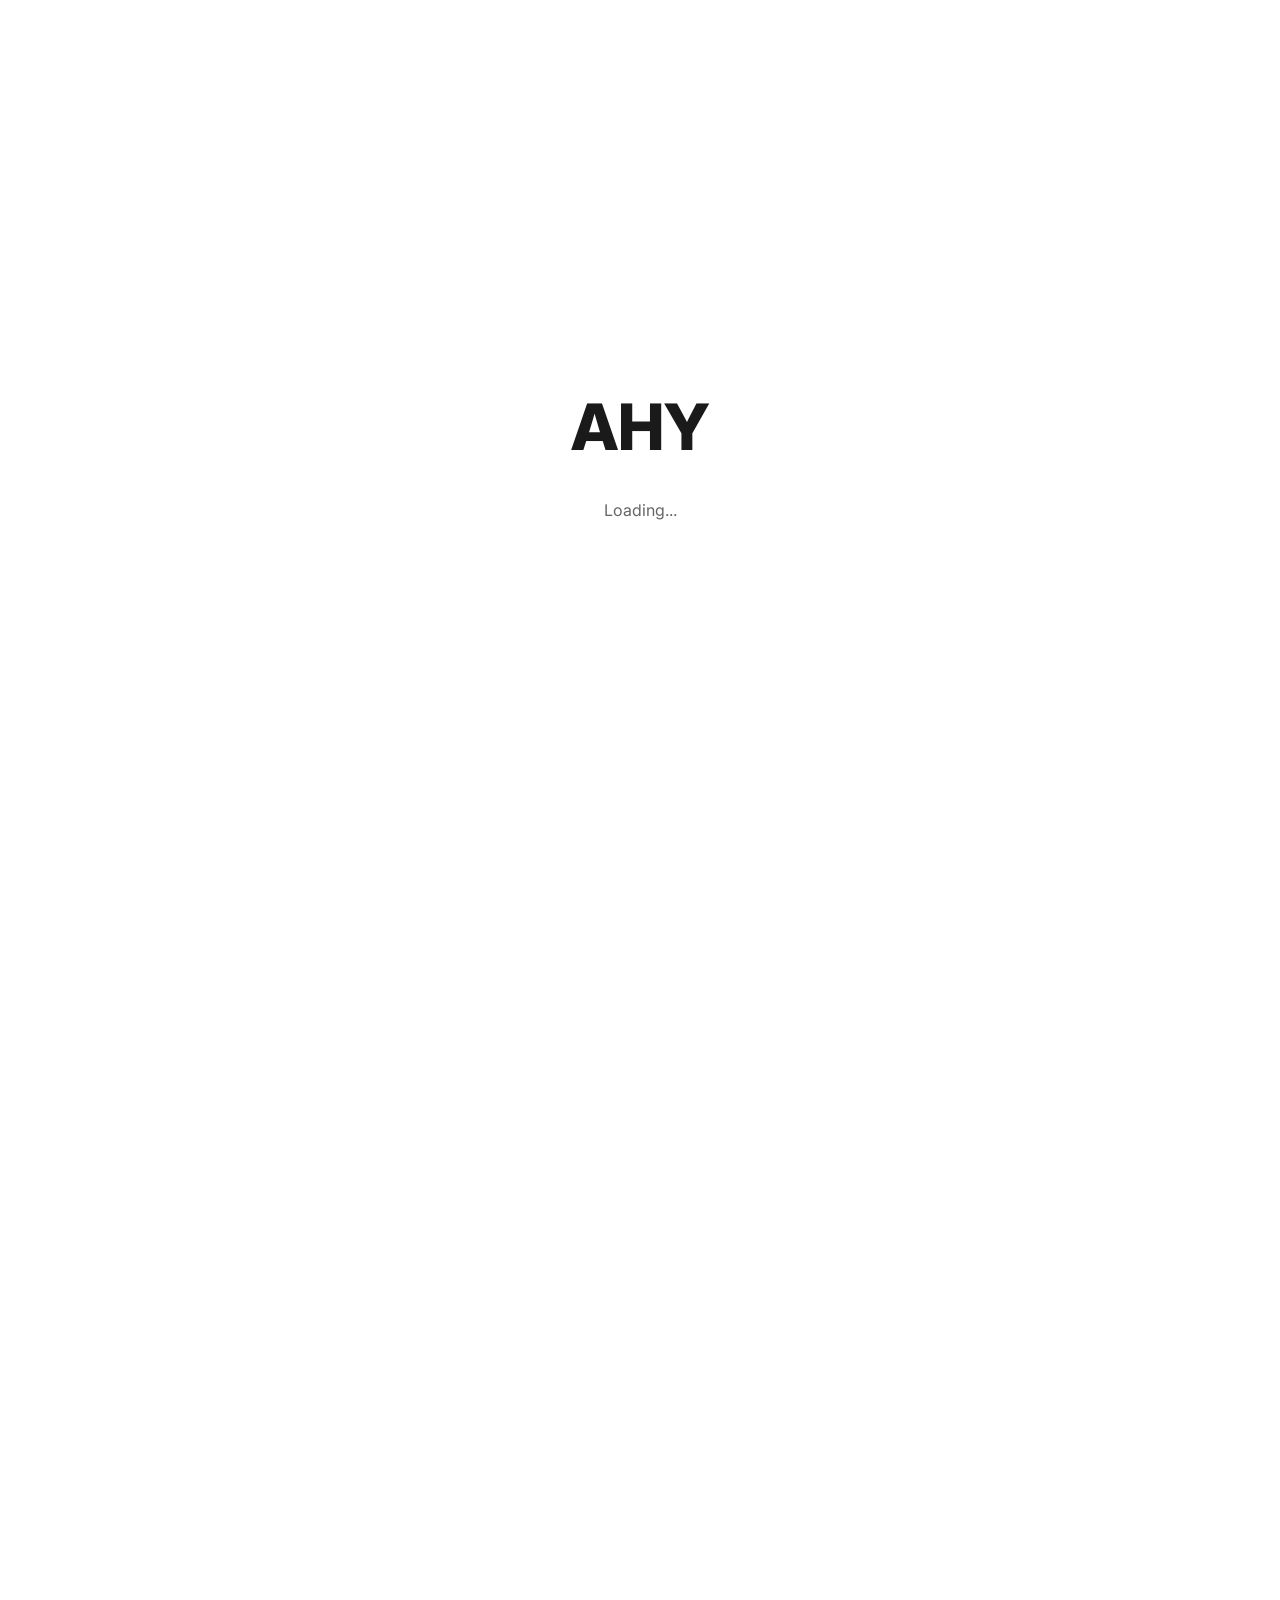
==== commit ac43da71: "Add files via upload" ====
--- a/index.html
+++ b/index.html
@@ -108,28 +108,11 @@
             </div>
         </main>
 
-        <!-- Contact Section -->
-        <section class="contact-section">
-            <div class="container">
-                <h2 class="section-title">Contact</h2>
-                <form class="contact-form" id="contactForm">
-                    <div class="form-row">
-                        <input type="text" id="name" name="name" placeholder="Name" required>
-                        <input type="email" id="email" name="email" placeholder="Email" required>
-                    </div>
-                    <textarea id="message" name="message" placeholder="Message" rows="5" required></textarea>
-                    <button type="submit" class="submit-button">Send</button>
-                </form>
-                <div class="success-message" id="successMessage">
-                    Message sent successfully!
-                </div>
-            </div>
-        </section>
-
         <!-- Footer -->
         <footer class="footer">
             <div class="container">
                 <p>&copy; 2026 AHY Games</p>
+                <p><a href="https://mail.google.com/mail/?view=cm&fs=1&to=support.web.AHY@proton.me" target="_blank" class="footer-contact">Contact</a></p>
             </div>
         </footer>
     </div>
--- a/styles.css
+++ b/styles.css
@@ -372,6 +372,18 @@
 .footer p {
     color: var(--text-secondary);
     font-size: 0.9rem;
+    margin-bottom: 5px;
+}
+
+.footer-contact {
+    color: var(--text-secondary);
+    text-decoration: none;
+    transition: color 0.3s ease;
+}
+
+.footer-contact:hover {
+    color: var(--text-color);
+    text-decoration: underline;
 }
 
 /* Responsive Design */
